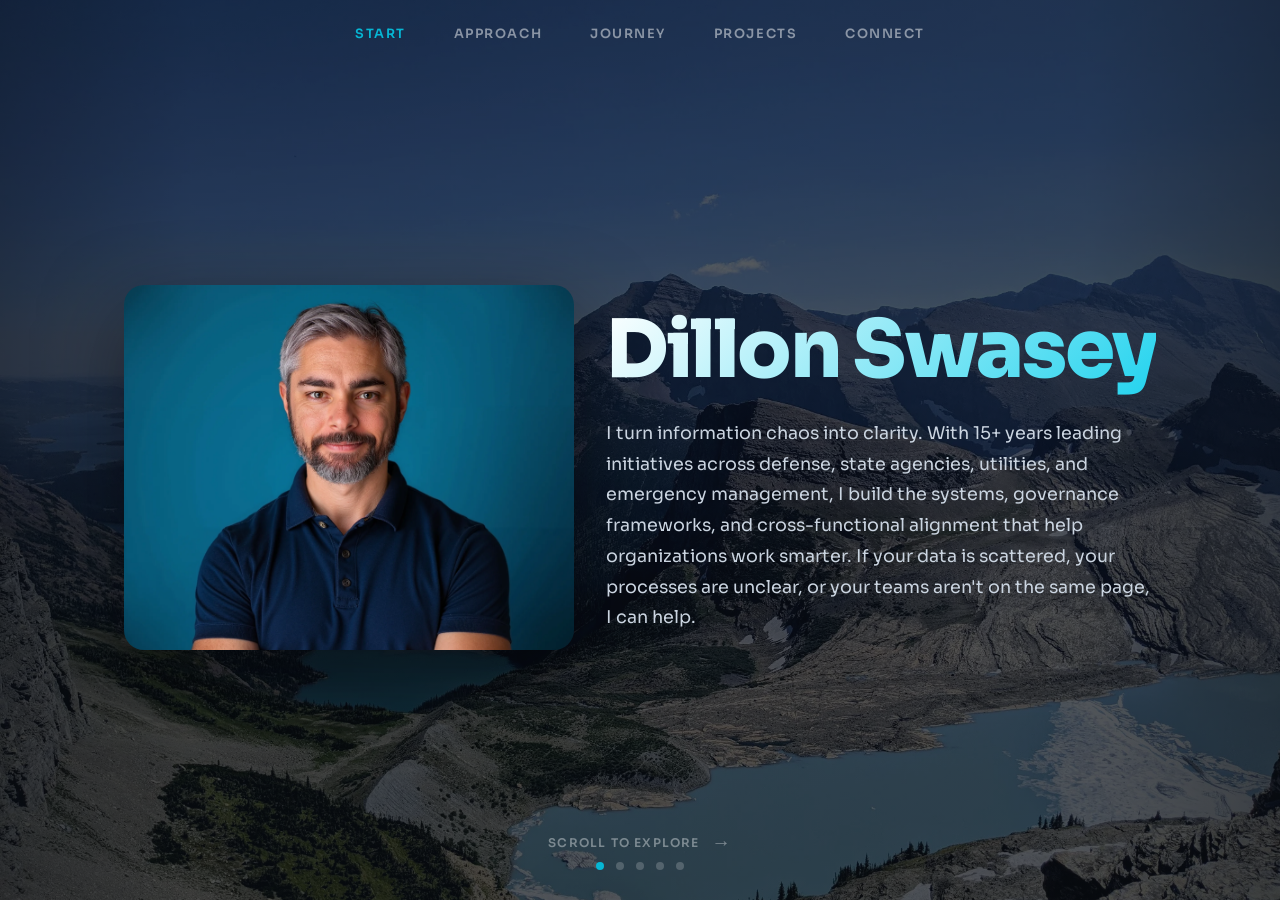
==== index.html @ bb8f4841 "new page files" ====
<!DOCTYPE html>
<html lang="en">
<head>
  <meta charset="UTF-8">
  <meta name="viewport" content="width=device-width, initial-scale=1.0">
  <title>Dillon Swasey</title>
  <meta name="description" content="Strategic leader transforming complexity into clarity.">
  
  <link rel="preconnect" href="https://fonts.googleapis.com">
  <link rel="preconnect" href="https://fonts.gstatic.com" crossorigin>
  <link href="https://fonts.googleapis.com/css2?family=Sora:wght@300;400;500;600;700;800&display=swap" rel="stylesheet">
  
  <link rel="stylesheet" href="css/flow.css">
</head>
<body>
  
  <!-- Minimal Navigation -->
  <nav class="nav-minimal">
    <a href="#hero" class="nav-link active">Start</a>
    <a href="#approach" class="nav-link">Approach</a>
    <a href="#journey" class="nav-link">Journey</a>
    <a href="#work" class="nav-link">Projects</a>
    <a href="#connect" class="nav-link">Connect</a>
  </nav>

  <!-- Progress Dots -->
  <div class="progress-dots">
    <div class="dot active"></div>
    <div class="dot"></div>
    <div class="dot"></div>
    <div class="dot"></div>
    <div class="dot"></div>
  </div>

  <!-- Horizontal Scroll Container -->
  <div class="scroll-container" id="scrollContainer">
    <main class="horizontal-track">
      
      <!-- HERO -->
      <section id="hero" class="section">
        <div class="section-bg" style="background-image: url('images/glacier.jpg')"></div>
        
        <div class="section-content">
          <div class="hero-layout">
            <div class="hero-image">
              <img src="images/profile.jpg" alt="Dillon Swasey">
            </div>
            
            <div class="hero-text">
              <h1 class="hero-name">Dillon Swasey</h1>
              <p class="hero-tagline">
                I turn information chaos into clarity. With 15+ years leading initiatives across defense, state agencies, utilities, and emergency management, I build the systems, governance frameworks, and cross-functional alignment that help organizations work smarter. If your data is scattered, your processes are unclear, or your teams aren't on the same page, I can help.
              </p>
            </div>
          </div>
        </div>
        
        <div class="scroll-hint">Scroll to explore</div>
      </section>

      <!-- APPROACH -->
      <section id="approach" class="section">
        <div class="section-bg" style="background-image: url('images/dollysods.jpg')"></div>
        
        <div class="section-content">
          <h2>How I Work</h2>
          
          <div class="approach-grid">
            <div class="approach-item">
              <h3>Organizing Information Chaos</h3>
              <p>I bring clarity to complex data environments. Whether it's legacy records, fragmented systems, or unclear workflows, I create structures that make information accessible, traceable, and actionable.</p>
            </div>
            
            <div class="approach-item">
              <h3>Building Systems That Stick</h3>
              <p>Solutions only matter if people use them. I design governance frameworks, documentation standards, and processes that teams actually adopt, improving efficiency without adding friction.</p>
            </div>
            
            <div class="approach-item">
              <h3>Leading Across Boundaries</h3>
              <p>I've coordinated initiatives spanning federal agencies, state programs, county utilities, and municipal departments. This cross-sector experience means I can translate between technical and operational stakeholders.</p>
            </div>
            
            <div class="approach-item">
              <h3>Diverse Domain Expertise</h3>
              <p>From natural resources and emergency management to HR compliance and enterprise IT, my background lets me see connections others miss and implement solutions that work across an entire organization.</p>
            </div>
          </div>
        </div>
      </section>

      <!-- JOURNEY -->
      <section id="journey" class="section">
        <div class="section-bg" style="background-image: url('images/west_virginia.jpg')"></div>
        
        <div class="section-content scrollable">
          <h2>My Journey</h2>
          
          <div class="journey-layout">
            <div class="timeline">
              
              <div class="timeline-item expandable">
                <div class="timeline-header">
                  <div class="timeline-year">2024–Now</div>
                  <div class="timeline-summary">
                    <h3>Geospatial Systems Specialist <span class="expand-icon">›</span></h3>
                    <div class="timeline-org">Intterra · Remote</div>
                    <p class="timeline-oneliner">National-scale data governance for emergency response agencies across the U.S.</p>
                  </div>
                </div>
                <div class="timeline-details">
                  <ul>
                    <li>Partner with federal, state, and local agencies to align data standards with public safety and resilience policy objectives</li>
                    <li>Develop and maintain national-scale data systems informing wildfire mitigation, infrastructure planning, and policy compliance reporting</li>
                    <li>Redesign enterprise GIS data models to eliminate inefficiencies and future-proof architecture for multi-agency coordination</li>
                    <li>Advise leadership on data integrity, privacy, and operational transparency standards</li>
                  </ul>
                </div>
              </div>
              
              <div class="timeline-item expandable">
                <div class="timeline-header">
                  <div class="timeline-year">2023–2024</div>
                  <div class="timeline-summary">
                    <h3>GIS Analyst <span class="expand-icon">›</span></h3>
                    <div class="timeline-org">City of Wenatchee · WA</div>
                    <p class="timeline-oneliner">Citywide transparency initiatives and cross-jurisdictional data modernization.</p>
                  </div>
                </div>
                <div class="timeline-details">
                  <ul>
                    <li>Conducted comprehensive audit of citywide GIS infrastructure, modernizing 23 mission-critical applications</li>
                    <li>Designed and launched public-facing open data portal increasing transparency by 136%</li>
                    <li>Led cross-jurisdictional collaboration with 11 departments and 2 counties to unify data sharing standards</li>
                    <li>Developed digital documentation and governance standards ensuring long-term system sustainability</li>
                  </ul>
                </div>
              </div>
              
              <div class="timeline-item expandable">
                <div class="timeline-header">
                  <div class="timeline-year">2022–2023</div>
                  <div class="timeline-summary">
                    <h3>GIS Technician <span class="expand-icon">›</span></h3>
                    <div class="timeline-org">City of Wenatchee · WA</div>
                    <p class="timeline-oneliner">Enterprise GIS enhancements and utility infrastructure mapping.</p>
                  </div>
                </div>
                <div class="timeline-details">
                  <ul>
                    <li>Contributed to enterprise ArcGIS Utility Network enhancements for citywide utility infrastructure</li>
                    <li>Co-developed applications and processes addressing operational challenges in utilities and municipal services</li>
                  </ul>
                </div>
              </div>
              
              <div class="timeline-item expandable">
                <div class="timeline-header">
                  <div class="timeline-year">2021–2022</div>
                  <div class="timeline-summary">
                    <h3>Administrative Assistant, Safety & HR <span class="expand-icon">›</span></h3>
                    <div class="timeline-org">Chelan County PUD · WA</div>
                    <p class="timeline-oneliner">Digital transformation of 220K+ records and SharePoint governance architecture.</p>
                  </div>
                </div>
                <div class="timeline-details">
                  <ul>
                    <li>Architected digital transformation of 220,000+ HR and safety records into secure, compliant repository, reducing retrieval from days to seconds</li>
                    <li>Designed and deployed SharePoint governance standards for 36 sites and 31K documents</li>
                    <li>Managed division budgets, contracts, and service-level agreements</li>
                    <li>Served as liaison between IT, Legal, and Safety divisions for regulatory alignment</li>
                  </ul>
                </div>
              </div>
              
              <div class="timeline-item expandable">
                <div class="timeline-header">
                  <div class="timeline-year">2021</div>
                  <div class="timeline-summary">
                    <h3>Fish & Wildlife Technician <span class="expand-icon">›</span></h3>
                    <div class="timeline-org">Chelan County PUD · WA · Seasonal</div>
                    <p class="timeline-oneliner">Salmon management research and comprehensive fish surveys.</p>
                  </div>
                </div>
                <div class="timeline-details">
                  <ul>
                    <li>Conducted comprehensive fish surveys contributing to critical salmon management research</li>
                  </ul>
                </div>
              </div>
              
              <div class="timeline-item expandable">
                <div class="timeline-header">
                  <div class="timeline-year">2020</div>
                  <div class="timeline-summary">
                    <h3>Scientific Technician II <span class="expand-icon">›</span></h3>
                    <div class="timeline-org">State of Washington · Seasonal</div>
                    <p class="timeline-oneliner">Field data system engineering and spawning salmon surveys.</p>
                  </div>
                </div>
                <div class="timeline-details">
                  <ul>
                    <li>Engineered integrated data collection system processing 49K+ data points from 6K subjects</li>
                    <li>Executed spawning salmon and carcass surveys on river systems</li>
                  </ul>
                </div>
              </div>
              
              <div class="timeline-item expandable">
                <div class="timeline-header">
                  <div class="timeline-year">2018–2019</div>
                  <div class="timeline-summary">
                    <h3>Administrative Assistant II, Air Quality <span class="expand-icon">›</span></h3>
                    <div class="timeline-org">State of Alaska · Anchorage</div>
                    <p class="timeline-oneliner">Title V air-permit workflows and EPA regulatory coordination.</p>
                  </div>
                </div>
                <div class="timeline-details">
                  <ul>
                    <li>Analyzed statewide air quality permit workflows, implementing process improvements</li>
                    <li>Served as primary technical liaison between regulatory staff and external stakeholders</li>
                    <li>Collaborated with federal partners to align with EPA and state regulatory frameworks</li>
                  </ul>
                </div>
              </div>
              
              <div class="timeline-item expandable">
                <div class="timeline-header">
                  <div class="timeline-year">2011–2017</div>
                  <div class="timeline-summary">
                    <h3>Supervisor, Enterprise Systems & Compliance <span class="expand-icon">›</span></h3>
                    <div class="timeline-org">United States Air Force</div>
                    <p class="timeline-oneliner">Top 0.03% ranking. $65M asset recovery. 75-year backlog eliminated.</p>
                  </div>
                </div>
                <div class="timeline-details">
                  <ul>
                    <li>Led teams across multiple bases, achieving top 0.03% performance ranking (#1 of 3,000+)</li>
                    <li>Designed and deployed enterprise-scale SharePoint systems and compliance programs</li>
                    <li>Led enterprise-wide audit recovering $65M+ in government property, achieving 100% compliance on 180K records in under 3 months</li>
                    <li>Directed multi-site records modernization eliminating 75-year backlog</li>
                    <li>Developed internal IT support framework saving 730 labor hours annually</li>
                    <li>Delivered strategic training to hundreds of personnel in SharePoint and digital governance</li>
                  </ul>
                </div>
              </div>
              
              <div class="timeline-item expandable">
                <div class="timeline-header">
                  <div class="timeline-year">2007–2009</div>
                  <div class="timeline-summary">
                    <h3>Wildlife Technician II <span class="expand-icon">›</span></h3>
                    <div class="timeline-org">State of Utah · Seasonal</div>
                    <p class="timeline-oneliner">Habitat restoration, invasive species management, wildlife conservation.</p>
                  </div>
                </div>
                <div class="timeline-details">
                  <ul>
                    <li>Collaborated on projects supporting wildlife populations including rainwater capture and habitat restoration</li>
                    <li>Conducted invasive species management contributing to preservation of wildlife habitats</li>
                  </ul>
                </div>
              </div>
              
            </div>
            
            <div class="education-list">
              <div class="education-label">Education</div>
              
              <div class="education-item">
                <div class="education-degree">M.S.</div>
                <div class="education-field">Geospatial Information Science</div>
                <div class="education-school">University of Wyoming · 2022<br><span style="color: rgba(6, 182, 212, 0.7);">Minor: Remote Sensing</span></div>
              </div>
              
              <div class="education-item">
                <div class="education-degree">B.S.</div>
                <div class="education-field">Natural Resources</div>
                <div class="education-school">Oregon State University · 2019</div>
              </div>
              
              <div class="education-item">
                <div class="education-degree">A.S.</div>
                <div class="education-field">Business Administration</div>
                <div class="education-school">Community College of the Air Force · 2015</div>
              </div>
            </div>
          </div>
        </div>
      </section>

      <!-- PROJECTS -->
      <section id="work" class="section">
        <div class="section-bg" style="background-image: url('images/vermont_fall.jpg')"></div>
        
        <div class="section-content scrollable">
          <h2>Projects</h2>
          
          <div class="work-layout">
            <!-- Featured Projects -->
            <div class="featured-projects">
              <div class="featured-label">Featured</div>
              
              <div class="featured-project">
                <div class="featured-image">
                  <img src="images/Ravensfixedbrief.JPG" alt="Raven's Roles">
                </div>
                <div class="featured-content">
                  <h3>Raven's Roles Database</h3>
                  <p>Interactive platform aggregating natural resources careers with automated scraping and spatial search.</p>
                  <div class="featured-tags">
                    <span class="featured-tag">Python</span>
                    <span class="featured-tag">CSS</span>
                    <span class="featured-tag">HTML</span>
                    <span class="featured-tag">JS</span>
                  </div>
                  <a href="https://ravensroles.com" target="_blank" class="project-link">Visit App</a>
                </div>
              </div>
              
              <div class="featured-project">
                <div class="featured-image">
                  <img src="images/housing_affordability.png" alt="US Housing Affordability">
                </div>
                <div class="featured-content">
                  <h3>US County Housing Affordability</h3>
                  <p>Interactive web map showing housing affordability by US county using Census and Redfin data.</p>
                  <div class="featured-tags">
                    <span class="featured-tag">JavaScript</span>
                    <span class="featured-tag">Census API</span>
                  </div>
                  <a href="https://dswaz.github.io/housingaffordability/" target="_blank" class="project-link">View App</a>
                </div>
              </div>
              
              <div class="featured-project" style="cursor: pointer;" data-modal="slideshow" data-title="WV Oil & Gas Cartography" data-content="<p>Comprehensive cartographic visualization of active oil and gas production infrastructure across West Virginia. Designed to communicate spatial distribution patterns and production density while maintaining legibility at multiple scales.</p><p>The map balances detailed point data visualization with clear regional patterns, using graduated symbols and transparency to manage visual complexity while preserving information density.</p><p><strong>Data:</strong> West Virginia Department of Environmental Protection (WVDEP)</p><p><strong>Tools:</strong> ArcGIS Pro, Cartographic Design</p>" data-images="images/WV_oilandgas.jpg">
                <div class="featured-image">
                  <img src="images/WV_oilandgas.jpg" alt="WV Oil & Gas">
                </div>
                <div class="featured-content">
                  <h3>WV Oil & Gas Cartography</h3>
                  <p>Comprehensive visualization of active production infrastructure across West Virginia.</p>
                  <div class="featured-tags">
                    <span class="featured-tag">ArcGIS Pro</span>
                    <span class="featured-tag">Cartographic Design</span>
                  </div>
                  <span class="view-more">View Map →</span>
                </div>
              </div>
            </div>
            
            <!-- Collapsible Categories -->
            <div class="project-categories">
              <div class="category-group">
                <div class="category-header">
                  <span class="category-title">Systems & Architecture</span>
                  <span class="category-toggle">+</span>
                </div>
                <div class="category-projects">
                  <div class="mini-project">
                    <h4>Municipal GIS Modernization</h4>
                    <p>Modernized 23 applications, launched open data portal increasing transparency 136%.</p>
                  </div>
                  <div class="mini-project">
                    <h4>Enterprise Records Transformation</h4>
                    <p>Transformed 220K+ records, reduced retrieval from days to seconds.</p>
                  </div>
                  <div class="mini-project">
                    <h4>Military Systems Leadership</h4>
                    <p>Led IT teams achieving top 0.03% performance ranking.</p>
                  </div>
                </div>
              </div>
              
              <div class="category-group">
                <div class="category-header">
                  <span class="category-title">Applications</span>
                  <span class="category-toggle">+</span>
                </div>
                <div class="category-projects">
                  <div class="mini-project">
                    <h4>WA Reptile Observations</h4>
                    <p>Interactive web map displaying citizen science data 2018-2023.</p>
                    <a href="https://example.com/reptiles" target="_blank" class="project-link">Visit App</a>
                  </div>
                  <div class="mini-project">
                    <h4>Historical Precipitation Analysis</h4>
                    <p>Interactive visualization of historical and projected precipitation patterns.</p>
                    <a href="https://example.com/precipitation" target="_blank" class="project-link">Visit App</a>
                  </div>
                  <div class="mini-project">
                    <h4>Random Photo Generator Map</h4>
                    <p>Interactive tool generating geotagged images from Wikipedia Commons.</p>
                    <a href="https://example.com/photos" target="_blank" class="project-link">Visit App</a>
                  </div>
                </div>
              </div>
              
              <div class="category-group">
                <div class="category-header">
                  <span class="category-title">Research & Analysis</span>
                  <span class="category-toggle">+</span>
                </div>
                <div class="category-projects">
                  <div class="mini-project">
                    <h4>Electric Infrastructure & Wildfire</h4>
                    <p>Master's thesis examining utility vegetation management and wildfire risk.</p>
                    <span class="view-more" data-modal="embed" data-title="Electric Infrastructure & Wildfire Potential" data-content="<p>This master's thesis examined the relationship between utility vegetation management practices and wildfire risk. The research integrated infrastructure data with environmental factors to assess how maintenance strategies influence fire behavior and spread probability.</p><p>Key findings include spatial relationships between power line corridors, vegetation fuel loads, and historical fire perimeters to identify high-risk zones and optimize management interventions.</p>" data-embed-paper="https://docs.google.com/document/d/e/2PACX-1vReOQsDviDdaTXK0TxhScRgENNey-YYnGFahbYVGLL7xhXDPEGmAjpSmLIBQJvVRoSVSsFyP_YX6hHW/pub?embedded=true" data-embed-slides="https://docs.google.com/presentation/d/e/2PACX-1vQIU1MqqOz6c-ACAkl95zivf0lwJo7qVLwTGp-HP4D0ZplE0iosO5grGoubnpz-tP3op-3YN6C9DNWx/embed?start=false&loop=true&delayms=15000">View Details</span>
                  </div>
                  <div class="mini-project">
                    <h4>UAS Sage Grouse Habitat</h4>
                    <p>LiDAR-based assessment of sage grouse habitat suitability in Eastern Washington.</p>
                    <span class="view-more" data-modal="embed" data-title="UAS Sage Grouse Habitat Analysis" data-content="<p>This study used LiDAR data taken from Eastern Washington to visualize vegetation height within the range of an endangered sage grouse population.</p><p>With this LiDAR data I was able to understand how much sagebrush was present (the preferred sage grouse vegetation) and the topography they prefer, to determine if the study area would provide suitable habitat.</p>" data-embed-paper="https://drive.google.com/file/d/1HmA4Krs252h3kw4tRtoXzMybi6mUSJ5z/preview">View Details</span>
                  </div>
                  <div class="mini-project">
                    <h4>Sage Grouse & Human Barriers</h4>
                    <p>Spatial analysis of sage grouse relationships to roads during mating season near Mono Lake.</p>
                    <span class="view-more" data-modal="embed" data-title="Sage Grouse Vegetation & Human Barriers" data-content="<p>This data visualization project examined a population of sage grouse near Mono Lake, California, focusing on their relationship to human barriers (specifically roads) in accordance with their mating season and spatial distribution according to vegetation.</p><p>The research showed that birds often tried to steer clear of human barriers even though it was almost impossible to be away from them. Human encroachment into this endangered species' home range continues to put them at risk. Several studies have shown that sage grouse are very negatively impacted by sounds, particularly during their mating season. Road noise has shown to be the worst disturbance to these birds.</p>" data-embed-paper="https://drive.google.com/file/d/1g3Xsx2T-FLhV5DW-V50MnBgQ1gnWeAdj/preview">View Details</span>
                  </div>
                </div>
              </div>
              
              <div class="category-group">
                <div class="category-header">
                  <span class="category-title">Governance</span>
                  <span class="category-toggle">+</span>
                </div>
                <div class="category-projects">
                  <div class="mini-project">
                    <h4>National Emergency Systems Schema Rationalization</h4>
                    <p>10-year schema rationalization across 50+ agencies, 450 datasets, and 1.8M records.</p>
                    <span class="view-more" data-modal="text" data-title="National Emergency Systems Schema Rationalization" data-content="<p>Systematic rationalization of decade-old emergency response GIS schemas across 50+ agencies. Developed weighted decision matrix evaluating field usage patterns, regulatory requirements, and redundancy to establish clear governance decisions for 450 datasets containing 1.8M records.</p><p><strong>Key Outcomes:</strong></p><ul><li>Identified 1,300+ data fields for removal</li><li>Found 95 redundant data types</li><li>Achieved 30% reduction in storage space</li><li>Established governance decisions for 450 datasets</li><li>Created weighted scoring system (Usage 40%, Compliance 30%, Redundancy 30%)</li><li>Enabled coordinated schema evolution across 50+ agencies</li></ul>">View Details</span>
                  </div>
                </div>
              </div>
            </div>
          </div>
        </div>
      </section>

      <!-- CONNECT -->
      <section id="connect" class="section">
        <div class="section-bg" style="background-image: url('images/vermont.jpg')"></div>
        
        <div class="section-content">
          <div class="connect-layout">
            <h2>Connect</h2>
            
            <p class="connect-text">
              Ready to transform complexity into clarity? Looking for strategic leadership 
              on data governance or systems modernization? Let's talk.
            </p>
            
            <div class="connect-links">
              <a href="https://www.linkedin.com/in/dillonswasey/" target="_blank" class="connect-icon-link" aria-label="LinkedIn">
                <svg viewBox="0 0 24 24" fill="currentColor">
                  <path d="M20.447 20.452h-3.554v-5.569c0-1.328-.027-3.037-1.852-3.037-1.853 0-2.136 1.445-2.136 2.939v5.667H9.351V9h3.414v1.561h.046c.477-.9 1.637-1.85 3.37-1.85 3.601 0 4.267 2.37 4.267 5.455v6.286zM5.337 7.433c-1.144 0-2.063-.926-2.063-2.065 0-1.138.92-2.063 2.063-2.063 1.14 0 2.064.925 2.064 2.063 0 1.139-.925 2.065-2.064 2.065zm1.782 13.019H3.555V9h3.564v11.452zM22.225 0H1.771C.792 0 0 .774 0 1.729v20.542C0 23.227.792 24 1.771 24h20.451C23.2 24 24 23.227 24 22.271V1.729C24 .774 23.2 0 22.222 0h.003z"/>
                </svg>
              </a>
              
              <a href="mailto:dillonswasey@gmail.com" class="connect-email">
                <svg viewBox="0 0 24 24" fill="none" stroke="currentColor" stroke-width="2">
                  <rect x="2" y="4" width="20" height="16" rx="2"/>
                  <path d="M22 6l-10 7L2 6"/>
                </svg>
                <span>dillonswasey@gmail.com</span>
              </a>
              
              <a href="https://github.com/dswaz" target="_blank" class="connect-icon-link" aria-label="GitHub">
                <svg viewBox="0 0 24 24" fill="currentColor">
                  <path d="M12 0c-6.626 0-12 5.373-12 12 0 5.302 3.438 9.8 8.207 11.387.599.111.793-.261.793-.577v-2.234c-3.338.726-4.033-1.416-4.033-1.416-.546-1.387-1.333-1.756-1.333-1.756-1.089-.745.083-.729.083-.729 1.205.084 1.839 1.237 1.839 1.237 1.07 1.834 2.807 1.304 3.492.997.107-.775.418-1.305.762-1.604-2.665-.305-5.467-1.334-5.467-5.931 0-1.311.469-2.381 1.236-3.221-.124-.303-.535-1.524.117-3.176 0 0 1.008-.322 3.301 1.23.957-.266 1.983-.399 3.003-.404 1.02.005 2.047.138 3.006.404 2.291-1.552 3.297-1.23 3.297-1.23.653 1.653.242 2.874.118 3.176.77.84 1.235 1.911 1.235 3.221 0 4.609-2.807 5.624-5.479 5.921.43.372.823 1.102.823 2.222v3.293c0 .319.192.694.801.576 4.765-1.589 8.199-6.086 8.199-11.386 0-6.627-5.373-12-12-12z"/>
                </svg>
              </a>
            </div>
          </div>
        </div>
      </section>

    </main>
  </div>

  <!-- Modal -->
  <div class="modal-backdrop"></div>
  <div class="modal" id="projectModal">
    <div class="modal-header">
      <button class="modal-close">×</button>
    </div>
    <div class="modal-content" id="modalBody">
      <!-- Content populated by JS -->
    </div>
  </div>

  <script src="js/flow.js"></script>
</body>
</html>
---- css/flow.css ----
/* ============================================
   RIVER FLOW PORTFOLIO - HORIZONTAL SNAP
   Minimal, seamless, snap-to-page
   ============================================ */

*, *::before, *::after {
  box-sizing: border-box;
  margin: 0;
  padding: 0;
}

:root {
  --deep: #0a0f14;
  --slate: #1a2332;
  --cyan: #06b6d4;
  --cyan-light: #22d3ee;
  --white: #ffffff;
  --mist: #f8fafc;
  --fog: #cbd5e1;
  --font: 'Sora', sans-serif;
  --flow: cubic-bezier(0.4, 0, 0.2, 1);
}

html {
  margin: 0;
  padding: 0;
}

body {
  margin: 0;
  padding: 0;
  font-family: var(--font);
  font-size: 17px;
  line-height: 1.7;
  color: var(--mist);
  background: var(--deep);
  overflow: hidden;
  height: 100vh;
  width: 100vw;
}

h1, h2, h3 { font-family: var(--font); line-height: 1.2; color: var(--white); }
h1 { font-size: clamp(2.8rem, 7vw, 5rem); font-weight: 800; letter-spacing: -0.03em; }
h2 { font-size: clamp(2rem, 5vw, 3.5rem); font-weight: 700; letter-spacing: -0.02em; margin-bottom: 2rem; }
h3 { font-size: clamp(1.1rem, 2vw, 1.4rem); font-weight: 600; margin-bottom: 0.5rem; }
a { color: inherit; text-decoration: none; }

/* === MINIMAL TOP NAVIGATION === */
.nav-minimal {
  position: fixed;
  top: 0;
  left: 0;
  right: 0;
  z-index: 1000;
  display: flex;
  justify-content: center;
  gap: 3rem;
  padding: 1.5rem 2rem;
  pointer-events: none;
}

.nav-link {
  font-size: 0.8rem;
  font-weight: 600;
  text-transform: uppercase;
  letter-spacing: 0.12em;
  color: rgba(248, 250, 252, 0.5);
  transition: color 400ms var(--flow);
  pointer-events: auto;
  cursor: pointer;
}

.nav-link:hover { color: rgba(248, 250, 252, 0.85); }
.nav-link.active { color: var(--cyan); }

/* === SCROLL CONTAINER === */
.scroll-container {
  position: fixed;
  top: 0;
  left: 0;
  width: 100vw;
  height: 100vh;
  overflow-x: scroll;
  overflow-y: hidden;
  -webkit-overflow-scrolling: touch;
  scroll-snap-type: x mandatory;
}

/* Hide scrollbar */
.scroll-container::-webkit-scrollbar { display: none; }
.scroll-container { scrollbar-width: none; -ms-overflow-style: none; }

/* === MAIN HORIZONTAL TRACK === */
.horizontal-track {
  display: flex;
  flex-direction: row;
  height: 100vh;
  width: 500vw; /* 5 sections x 100vw each */
}

/* === SECTIONS === */
.section {
  width: 100vw;
  min-width: 100vw;
  height: 100vh;
  flex-shrink: 0;
  position: relative;
  display: flex;
  align-items: center;
  justify-content: center;
  padding: 65px 6vw 30px;
  overflow: hidden;
  scroll-snap-align: start;
  scroll-snap-stop: always;
}

/* Background with seamless blend - MORE VISIBLE */
.section-bg {
  position: absolute;
  inset: 0;
  background-size: cover;
  background-position: center;
  opacity: 0.35;
}

.section-bg::after {
  content: '';
  position: absolute;
  inset: 0;
  background: 
    linear-gradient(90deg, 
      rgba(10, 15, 20, 0.3) 0%, 
      rgba(10, 15, 20, 0.05) 15%,
      rgba(10, 15, 20, 0.05) 85%,
      rgba(10, 15, 20, 0.3) 100%),
    radial-gradient(ellipse at center, 
      rgba(10, 15, 20, 0) 0%, 
      rgba(10, 15, 20, 0.15) 100%);
}

.section-content {
  position: relative;
  z-index: 10;
  width: 100%;
  max-width: 1200px;
}

/* Allow vertical scrolling when content overflows */
.section-content.scrollable {
  max-height: calc(100vh - 110px);
  overflow-y: auto;
  -webkit-overflow-scrolling: touch;
}

/* Hide scrollbar on desktop */
.section-content.scrollable::-webkit-scrollbar { display: none; }
.section-content.scrollable { 
  scrollbar-width: none; 
  -ms-overflow-style: none; 
}

.section-content h2 {
  margin-bottom: 1rem;
}

/* === HERO === */
.hero-layout {
  display: flex;
  align-items: center;
  justify-content: center;
  gap: 2rem;
}

.hero-image {
  width: 450px;
  height: 365px;
  border-radius: 20px;
  overflow: hidden;
  flex-shrink: 0;
  box-shadow: 0 30px 80px rgba(0, 0, 0, 0.5);
}

.hero-image img { 
  width: 100%; 
  height: 100%; 
  object-fit: cover;
  object-position: center top;
}

.hero-text { 
  max-width: 550px;
  display: flex;
  flex-direction: column;
  justify-content: center;
}

.hero-name {
  background: linear-gradient(135deg, var(--white), var(--cyan-light));
  -webkit-background-clip: text;
  -webkit-text-fill-color: transparent;
  background-clip: text;
  margin-bottom: 1.25rem;
  white-space: nowrap;
}

.hero-tagline {
  font-size: 1.1rem;
  line-height: 1.75;
  color: var(--fog);
  text-align: left;
}

.scroll-hint {
  position: absolute;
  bottom: 40px;
  left: 50%;
  transform: translateX(-50%);
  display: flex;
  align-items: center;
  gap: 12px;
  color: rgba(248, 250, 252, 0.4);
  font-size: 0.75rem;
  font-weight: 600;
  text-transform: uppercase;
  letter-spacing: 0.1em;
  animation: fadeInOut 3s ease-in-out infinite;
}

.scroll-hint::after { content: '→'; font-size: 1.2rem; }

@keyframes fadeInOut {
  0%, 100% { opacity: 0.4; }
  50% { opacity: 0.8; }
}

/* === APPROACH === */
.approach-grid {
  display: grid;
  grid-template-columns: repeat(4, 1fr);
  gap: 3rem;
  margin-top: 2rem;
}

.approach-item {
  border-left: 2px solid rgba(6, 182, 212, 0.3);
  padding-left: 1.5rem;
}

.approach-item h3 { color: var(--white); margin-bottom: 0.75rem; }
.approach-item p { color: var(--fog); font-size: 0.95rem; line-height: 1.6; }

.section-subtitle {
  color: var(--fog);
  font-size: 0.95rem;
  margin-top: 0.5rem;
  margin-bottom: 1rem;
}

/* === JOURNEY === */
.journey-layout {
  display: grid;
  grid-template-columns: 1.5fr 0.5fr;
  gap: 2rem;
  align-items: start;
}

.timeline {
  display: flex;
  flex-direction: column;
  gap: 0;
}

.timeline-item {
  padding: 0.5rem 0;
  border-bottom: 1px solid rgba(255, 255, 255, 0.08);
}

.timeline-item:last-child { border-bottom: none; }

.timeline-header {
  display: grid;
  grid-template-columns: 80px 1fr;
  gap: 1rem;
  cursor: pointer;
}

.timeline-year {
  font-size: 0.75rem;
  font-weight: 700;
  color: var(--cyan);
  text-transform: uppercase;
  letter-spacing: 0.05em;
  padding-top: 0.2rem;
}

.timeline-summary h3 { 
  color: var(--white); 
  margin-bottom: 0.15rem; 
  font-size: 1rem;
  display: flex;
  align-items: center;
  gap: 0.5rem;
}

.expand-icon {
  display: inline-block;
  font-size: 0.85rem;
  color: rgba(6, 182, 212, 0.5);
  transition: transform 200ms ease, color 200ms ease;
}

.timeline-item.expanded .expand-icon {
  transform: rotate(90deg);
  color: var(--cyan);
}

.timeline-item:hover .expand-icon {
  color: var(--cyan);
}

.timeline-org { 
  font-size: 0.85rem; 
  color: rgba(6, 182, 212, 0.7); 
  margin-bottom: 0.25rem; 
}

.timeline-oneliner { 
  font-size: 0.85rem; 
  color: var(--fog); 
  line-height: 1.4;
}

.timeline-details {
  display: none;
  margin-top: 0.6rem;
  margin-left: 80px;
  padding-left: 1rem;
  border-left: 2px solid rgba(6, 182, 212, 0.2);
}

.timeline-item.expanded .timeline-details {
  display: block;
}

.timeline-details ul {
  list-style: none;
  padding: 0;
  margin: 0;
}

.timeline-details li {
  font-size: 0.85rem;
  color: var(--fog);
  line-height: 1.5;
  margin-bottom: 0.4rem;
  padding-left: 1rem;
  position: relative;
}

.timeline-details li::before {
  content: '•';
  position: absolute;
  left: 0;
  color: rgba(6, 182, 212, 0.5);
}

.education-list {
  display: flex;
  flex-direction: column;
  gap: 1rem;
}

.education-label {
  font-size: 0.75rem;
  font-weight: 700;
  color: rgba(248, 250, 252, 0.4);
  text-transform: uppercase;
  letter-spacing: 0.1em;
  margin-bottom: 0.5rem;
}

.education-item {
  padding-left: 1.25rem;
  border-left: 2px solid rgba(6, 182, 212, 0.3);
}

.education-degree { font-size: 1.4rem; font-weight: 800; color: var(--cyan); line-height: 1; }
.education-field { font-size: 0.9rem; font-weight: 600; color: var(--white); margin: 0.2rem 0; }
.education-school { font-size: 0.85rem; color: rgba(203, 213, 225, 0.6); line-height: 1.4; }

/* === WORK === */
.work-layout {
  display: grid;
  grid-template-columns: 1fr 1fr;
  gap: 3rem;
}

.featured-projects {
  display: flex;
  flex-direction: column;
  gap: 1.25rem;
}

.featured-label {
  font-size: 0.75rem;
  font-weight: 700;
  color: rgba(248, 250, 252, 0.4);
  text-transform: uppercase;
  letter-spacing: 0.1em;
  margin-bottom: 0.5rem;
}

.featured-project {
  display: grid;
  grid-template-columns: 120px 1fr;
  gap: 1.25rem;
  align-items: start;
}

.featured-image {
  width: 120px;
  height: 85px;
  border-radius: 10px;
  overflow: hidden;
  flex-shrink: 0;
}

.featured-image img { width: 100%; height: 100%; object-fit: cover; }

.featured-content h3 { color: var(--white); margin-bottom: 0.4rem; font-size: 1.1rem; }
.featured-content p { font-size: 0.9rem; color: var(--fog); line-height: 1.5; margin-bottom: 0.5rem; }

.featured-tags { display: flex; gap: 0.75rem; flex-wrap: wrap; }
.featured-tag { font-size: 0.75rem; color: rgba(148, 163, 184, 0.8); font-weight: 600; }

/* Collapsible categories */
.project-categories {
  display: flex;
  flex-direction: column;
  gap: 0;
}

.category-group {
  border-bottom: 1px solid rgba(255, 255, 255, 0.08);
}

.category-header {
  display: flex;
  justify-content: space-between;
  align-items: center;
  padding: 1rem 0;
  cursor: pointer;
  transition: color 300ms var(--flow);
}

.category-header:hover { color: var(--cyan); }

.category-title {
  font-size: 0.85rem;
  font-weight: 700;
  text-transform: uppercase;
  letter-spacing: 0.08em;
}

.category-toggle {
  font-size: 1.2rem;
  color: rgba(248, 250, 252, 0.4);
  transition: transform 300ms var(--flow), color 300ms var(--flow);
}

.category-group.open .category-toggle {
  transform: rotate(45deg);
  color: var(--cyan);
}

.category-projects {
  display: none;
  padding-bottom: 1rem;
}

.category-group.open .category-projects { display: block; }

.mini-project {
  padding: 0.6rem 0;
  border-top: 1px solid rgba(255, 255, 255, 0.05);
}

.mini-project h4 { font-size: 0.95rem; font-weight: 600; color: var(--white); margin-bottom: 0.2rem; }
.mini-project p { font-size: 0.85rem; color: var(--fog); line-height: 1.4; }

/* === CONNECT === */
.connect-layout {
  text-align: center;
  max-width: 800px;
  margin: 0 auto;
}

.connect-text {
  font-size: 1.15rem;
  color: var(--fog);
  line-height: 1.8;
  margin-bottom: 3rem;
}

.connect-links {
  display: flex;
  justify-content: center;
  align-items: center;
  gap: 2.5rem;
}

.connect-icon-link {
  display: flex;
  align-items: center;
  justify-content: center;
  width: 48px;
  height: 48px;
  border-radius: 50%;
  color: var(--fog);
  transition: color 300ms var(--flow), transform 300ms var(--flow);
}

.connect-icon-link svg {
  width: 32px;
  height: 32px;
}

.connect-icon-link:hover {
  color: var(--cyan);
  transform: scale(1.1);
}

.connect-email {
  display: flex;
  align-items: center;
  gap: 0.75rem;
  color: var(--fog);
  transition: color 300ms var(--flow);
}

.connect-email svg {
  width: 24px;
  height: 24px;
  flex-shrink: 0;
}

.connect-email span {
  font-size: 1rem;
  font-weight: 500;
}

.connect-email:hover {
  color: var(--cyan);
}

/* === PROGRESS DOTS === */
.progress-dots {
  position: fixed;
  bottom: 30px;
  left: 50%;
  transform: translateX(-50%);
  display: flex;
  gap: 12px;
  z-index: 1000;
}

.dot {
  width: 8px;
  height: 8px;
  border-radius: 50%;
  background: rgba(248, 250, 252, 0.2);
  cursor: pointer;
  transition: all 300ms var(--flow);
}

.dot:hover { background: rgba(248, 250, 252, 0.4); }
.dot.active { background: var(--cyan); }

/* === MODAL === */
.modal-backdrop {
  position: fixed;
  inset: 0;
  background: rgba(10, 15, 20, 0.9);
  z-index: 2000;
  opacity: 0;
  visibility: hidden;
  transition: opacity 300ms var(--flow), visibility 300ms var(--flow);
}

.modal {
  position: fixed;
  top: 50%;
  left: 50%;
  transform: translate(-50%, -50%) scale(0.95);
  width: 90vw;
  max-width: 900px;
  max-height: 90vh;
  background: var(--slate);
  border-radius: 16px;
  z-index: 2001;
  opacity: 0;
  visibility: hidden;
  transition: opacity 300ms var(--flow), transform 300ms var(--flow), visibility 300ms var(--flow);
  display: flex;
  flex-direction: column;
}

body.modal-open .modal-backdrop {
  opacity: 1;
  visibility: visible;
}

body.modal-open .modal {
  opacity: 1;
  visibility: visible;
  transform: translate(-50%, -50%) scale(1);
}

.modal-header {
  display: flex;
  justify-content: flex-end;
  padding: 1rem 1.25rem 0;
}

.modal-close {
  background: none;
  border: none;
  color: var(--fog);
  font-size: 1.5rem;
  cursor: pointer;
  padding: 0.5rem;
  line-height: 1;
  transition: color 200ms var(--flow);
}

.modal-close:hover { color: var(--white); }

.modal-content {
  padding: 0 2rem 2rem;
  overflow-y: auto;
  flex: 1;
  max-height: calc(90vh - 60px);
}

.modal-content::-webkit-scrollbar { width: 4px; }
.modal-content::-webkit-scrollbar-track { background: rgba(255,255,255,0.03); border-radius: 2px; }
.modal-content::-webkit-scrollbar-thumb { background: rgba(255, 255, 255, 0.15); border-radius: 2px; }

.modal-content h3 {
  font-size: 1.5rem;
  margin-bottom: 1.5rem;
  color: var(--white);
}

.modal-text {
  color: var(--fog);
  line-height: 1.7;
  font-size: 0.95rem;
}

.modal-text p { margin-bottom: 1rem; }

/* Slideshow */
.modal-slideshow {
  margin-bottom: 1.5rem;
}

.slideshow-container {
  position: relative;
  border-radius: 12px;
  overflow: hidden;
  background: var(--deep);
}

.slide {
  display: none;
}

.slide.active {
  display: block;
}

.slide img {
  width: 100%;
  height: auto;
  max-height: 50vh;
  object-fit: contain;
}

.slideshow-nav {
  display: flex;
  align-items: center;
  justify-content: center;
  gap: 1.5rem;
  margin-top: 1rem;
}

.slide-prev, .slide-next {
  background: rgba(255, 255, 255, 0.1);
  border: 1px solid rgba(255, 255, 255, 0.2);
  color: var(--white);
  width: 40px;
  height: 40px;
  border-radius: 50%;
  cursor: pointer;
  font-size: 1rem;
  transition: all 200ms var(--flow);
}

.slide-prev:hover, .slide-next:hover {
  background: var(--cyan);
  border-color: var(--cyan);
}

.slide-counter {
  color: var(--fog);
  font-size: 0.85rem;
}

/* Embedded documents */
.modal-embed {
  margin: 1.5rem 0;
  border-radius: 8px;
  overflow: hidden;
  background: var(--deep);
}

.modal-embed iframe {
  width: 100%;
  height: 450px;
  border: none;
  display: block;
}

.modal-embed-label {
  font-size: 0.75rem;
  font-weight: 700;
  color: rgba(248, 250, 252, 0.5);
  text-transform: uppercase;
  letter-spacing: 0.1em;
  margin-bottom: 0.5rem;
}

/* Project links */
.project-link {
  display: inline-flex;
  align-items: center;
  gap: 0.4rem;
  font-size: 0.75rem;
  font-weight: 600;
  color: var(--cyan);
  text-transform: uppercase;
  letter-spacing: 0.05em;
  margin-top: 0.5rem;
  transition: color 200ms var(--flow);
}

.project-link:hover { color: var(--cyan-light); }

.project-link::after {
  content: '→';
  font-size: 0.9rem;
}

.view-more {
  display: inline-flex;
  align-items: center;
  gap: 0.4rem;
  font-size: 0.75rem;
  font-weight: 600;
  color: rgba(248, 250, 252, 0.5);
  cursor: pointer;
  margin-top: 0.4rem;
  transition: color 200ms var(--flow);
}

.view-more:hover { color: var(--cyan); }

/* === RESPONSIVE === */
@media (max-width: 1100px) {
  .approach-grid { grid-template-columns: repeat(2, 1fr); gap: 2rem; }
  .journey-layout { grid-template-columns: 1fr; gap: 1.5rem; }
  .work-layout { grid-template-columns: 1fr; gap: 2rem; }
  .education-list { 
    display: grid; 
    grid-template-columns: repeat(2, 1fr); 
    gap: 1rem; 
  }
  .education-label { grid-column: 1 / -1; }
}

@media (max-width: 768px) {
  /* Navigation */
  .nav-minimal { 
    gap: 0.5rem; 
    padding: 0.6rem 0.75rem;
    justify-content: center;
  }
  .nav-link { 
    font-size: 0.65rem; 
    padding: 0.35rem 0.5rem;
  }
  
  /* Sections - CRITICAL: top-align and allow scrolling on mobile */
  .section { 
    padding: 55px 4vw 20px;
    align-items: flex-start;
  }
  
  .section-content {
    max-height: calc(100vh - 75px);
    padding-top: 10px;
  }
  
  /* Make all section content scrollable on mobile */
  .section-content {
    overflow-y: auto;
    -webkit-overflow-scrolling: touch;
  }
  
  /* Hero */
  .hero-layout { 
    flex-direction: column; 
    text-align: center; 
    gap: 1.25rem; 
  }
  .hero-image { 
    width: 240px; 
    height: 195px; 
    order: -1;
  }
  .hero-tagline {
    font-size: 0.9rem;
    line-height: 1.6;
    text-align: center;
  }
  
  /* Approach */
  .approach-grid { 
    grid-template-columns: 1fr; 
    gap: 1rem; 
  }
  .approach-item {
    padding-left: 0.75rem;
  }
  .approach-item h3 {
    font-size: 0.9rem;
  }
  .approach-item p {
    font-size: 0.85rem;
  }
  
  /* Timeline / Journey */
  .journey-layout { 
    grid-template-columns: 1fr; 
    gap: 1.25rem; 
  }
  .timeline-header {
    grid-template-columns: 65px 1fr;
    gap: 0.6rem;
  }
  .timeline-year {
    font-size: 0.65rem;
  }
  .timeline-summary h3 {
    font-size: 0.9rem;
  }
  .timeline-org {
    font-size: 0.75rem;
  }
  .timeline-oneliner {
    font-size: 0.75rem;
  }
  .timeline-details {
    margin-left: 0;
    padding-left: 0.6rem;
    margin-top: 0.5rem;
  }
  .timeline-details li {
    font-size: 0.75rem;
  }
  
  /* Education */
  .education-list { 
    grid-template-columns: 1fr 1fr;
    gap: 0.6rem; 
  }
  .education-item {
    padding-left: 0.75rem;
  }
  .education-degree {
    font-size: 1.1rem;
  }
  .education-field {
    font-size: 0.85rem;
  }
  .education-school {
    font-size: 0.7rem;
  }
  
  /* Projects */
  .featured-project { 
    grid-template-columns: 1fr; 
  }
  .featured-image { 
    width: 100%; 
    height: 100px; 
  }
  .featured-content h3 {
    font-size: 0.9rem;
  }
  .featured-content p {
    font-size: 0.75rem;
  }
  .category-title {
    font-size: 0.75rem;
  }
  
  /* Connect */
  .connect-links { 
    flex-direction: row;
    flex-wrap: wrap;
    gap: 1.5rem;
    justify-content: center;
  }
  .connect-icon-link {
    width: 44px;
    height: 44px;
  }
  .connect-icon-link svg {
    width: 28px;
    height: 28px;
  }
  .connect-email {
    order: 1;
    width: 100%;
    justify-content: center;
  }
  .connect-email span {
    font-size: 0.9rem;
  }
  
  /* Modal */
  .modal {
    width: 95vw;
    max-height: 85vh;
  }
  .modal-header {
    padding: 0.75rem 1rem;
  }
  .modal-content {
    padding: 0 1rem 1rem;
  }
  .modal-embed iframe {
    height: 280px;
  }
  .slideshow-container img {
    max-height: 220px;
  }
}

@media (max-width: 480px) {
  /* Navigation */
  .nav-minimal { 
    gap: 0.35rem;
    padding: 0.5rem;
  }
  .nav-link { 
    font-size: 0.625rem; 
    letter-spacing: 0.03em;
    padding: 0.3rem 0.4rem;
  }
  
  /* Sections */
  .section {
    padding: 50px 3vw 15px;
  }
  
  .section-content {
    max-height: calc(100vh - 65px);
  }
  
  /* Typography */
  h1 { font-size: 1.6rem; }
  h2 { font-size: 1.3rem; }
  
  /* Hero */
  .hero-image { 
    width: 200px; 
    height: 162px; 
  }
  .hero-tagline {
    font-size: 0.85rem;
  }
  
  /* Timeline */
  .timeline-header {
    grid-template-columns: 55px 1fr;
    gap: 0.5rem;
  }
  .timeline-summary h3 {
    font-size: 0.85rem;
  }
  .timeline-org {
    font-size: 0.7rem;
  }
  .timeline-oneliner {
    font-size: 0.7rem;
  }
  
  /* Education */
  .education-list { 
    grid-template-columns: 1fr;
  }
  
  /* Projects */
  .featured-content h3 {
    font-size: 0.9rem;
  }
  
  /* Modal */
  .modal-embed iframe {
    height: 200px;
  }
}
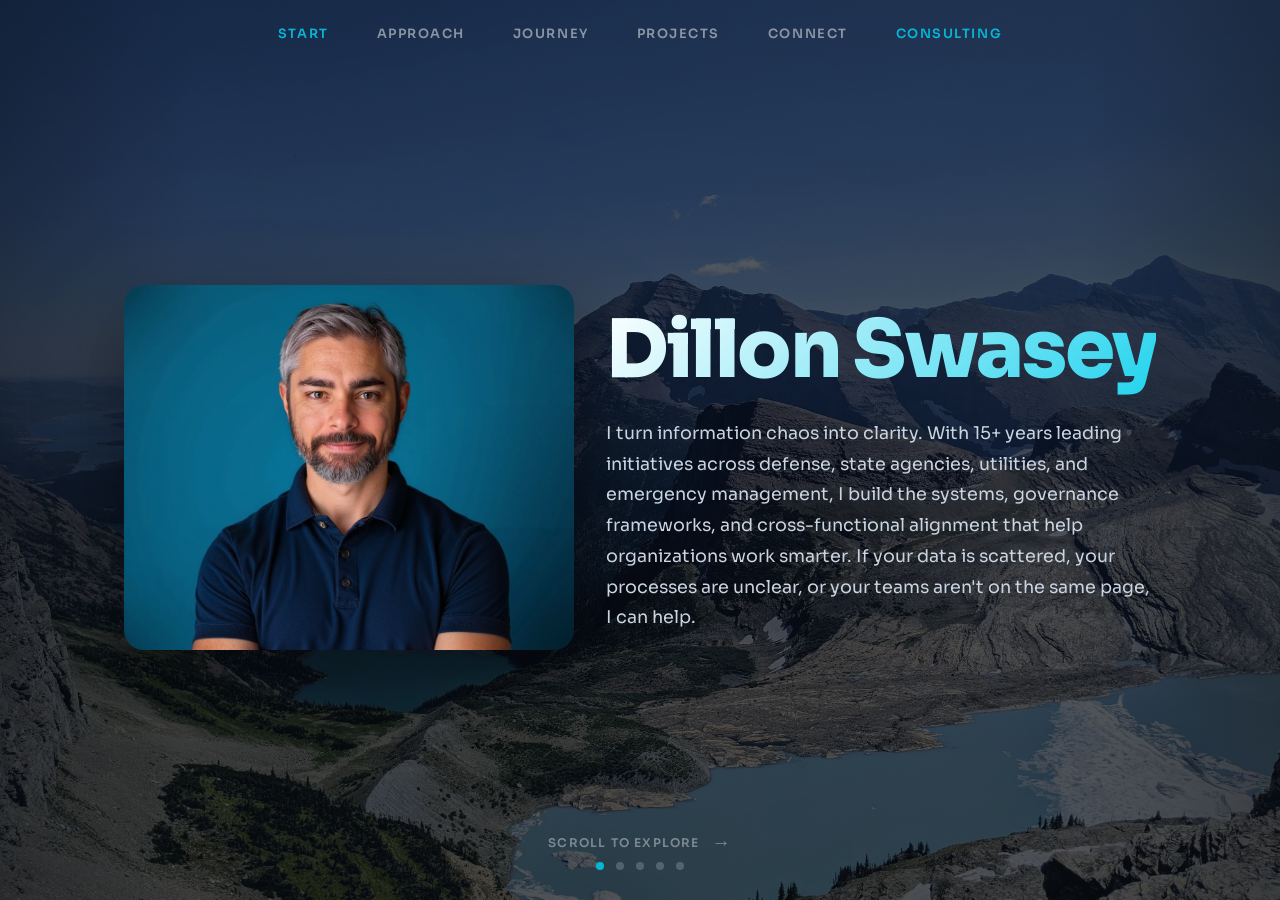
==== commit 1aac1a3e: "Add consulting page, PlumeFront project, and Clark PU role - New services.html consulting page with " ====
--- a/index.html
+++ b/index.html
@@ -21,6 +21,8 @@
     <a href="#journey" class="nav-link">Journey</a>
     <a href="#work" class="nav-link">Projects</a>
     <a href="#connect" class="nav-link">Connect</a>
+    <!-- Not a .nav-link: flow.js binds those by index and preventDefaults them. -->
+    <a href="services.html" class="nav-external">Consulting</a>
   </nav>
 
   <!-- Progress Dots -->
@@ -101,7 +103,26 @@
               
               <div class="timeline-item expandable">
                 <div class="timeline-header">
-                  <div class="timeline-year">2024–Now</div>
+                  <div class="timeline-year">2026–Now</div>
+                  <div class="timeline-summary">
+                    <h3>Senior GIS Analyst / Developer <span class="expand-icon">›</span></h3>
+                    <div class="timeline-org">Clark Public Utilities · WA</div>
+                    <p class="timeline-oneliner">Utility GIS, ArcGIS Enterprise administration, and custom application development for a public power and water utility.</p>
+                  </div>
+                </div>
+                <div class="timeline-details">
+                  <ul>
+                    <li>Build and maintain GIS systems supporting utility operations and asset management</li>
+                    <li>Develop custom web applications and mapping tools for office and field staff</li>
+                    <li>Administer the ArcGIS Enterprise environment, including portal and server configuration, upgrades, security, and user access</li>
+                    <li>Support data standards and system integrations across utility departments</li>
+                  </ul>
+                </div>
+              </div>
+
+              <div class="timeline-item expandable">
+                <div class="timeline-header">
+                  <div class="timeline-year">2024–2026</div>
                   <div class="timeline-summary">
                     <h3>Geospatial Systems Specialist <span class="expand-icon">›</span></h3>
                     <div class="timeline-org">Intterra · Remote</div>
@@ -110,10 +131,10 @@
                 </div>
                 <div class="timeline-details">
                   <ul>
-                    <li>Partner with federal, state, and local agencies to align data standards with public safety and resilience policy objectives</li>
-                    <li>Develop and maintain national-scale data systems informing wildfire mitigation, infrastructure planning, and policy compliance reporting</li>
-                    <li>Redesign enterprise GIS data models to eliminate inefficiencies and future-proof architecture for multi-agency coordination</li>
-                    <li>Advise leadership on data integrity, privacy, and operational transparency standards</li>
+                    <li>Partnered with federal, state, and local agencies to align data standards with public safety and resilience policy objectives</li>
+                    <li>Developed and maintained national-scale data systems informing wildfire mitigation, infrastructure planning, and policy compliance reporting</li>
+                    <li>Redesigned enterprise GIS data models to eliminate inefficiencies and future-proof architecture for multi-agency coordination</li>
+                    <li>Advised leadership on data integrity, privacy, and operational transparency standards</li>
                   </ul>
                 </div>
               </div>
@@ -300,13 +321,30 @@
             <!-- Featured Projects -->
             <div class="featured-projects">
               <div class="featured-label">Featured</div>
-              
+
+              <div class="featured-project">
+                <div class="featured-image">
+                  <img src="images/plumefront.png" alt="PlumeFront">
+                </div>
+                <div class="featured-content">
+                  <h3>PlumeFront</h3>
+                  <p>Live wildfire, smoke, and air quality map pulling active incidents, fire perimeters, satellite smoke plumes, and AQI from NIFC, NOAA, and EPA AirNow. Fully static and keyless, with an hourly automated NOAA HRRR wind pipeline.</p>
+                  <div class="featured-tags">
+                    <span class="featured-tag">JavaScript</span>
+                    <span class="featured-tag">Leaflet</span>
+                    <span class="featured-tag">Python</span>
+                    <span class="featured-tag">GitHub Actions</span>
+                  </div>
+                  <a href="https://plumefront.com" target="_blank" rel="noopener" class="project-link">Visit App</a>
+                </div>
+              </div>
+
               <div class="featured-project">
                 <div class="featured-image">
                   <img src="images/Ravensfixedbrief.JPG" alt="Raven's Roles">
                 </div>
                 <div class="featured-content">
-                  <h3>Raven's Roles Database</h3>
+                  <h3>Raven's Roles Job Board</h3>
                   <p>Interactive platform aggregating natural resources careers with automated scraping and spatial search.</p>
                   <div class="featured-tags">
                     <span class="featured-tag">Python</span>
@@ -363,11 +401,11 @@
                   </div>
                   <div class="mini-project">
                     <h4>Enterprise Records Transformation</h4>
-                    <p>Transformed 220K+ records, reduced retrieval from days to seconds.</p>
+                    <p>Transformed 220K+ records from paper to digital, reduced retrieval from days to seconds.</p>
                   </div>
                   <div class="mini-project">
                     <h4>Military Systems Leadership</h4>
-                    <p>Led IT teams achieving top 0.03% performance ranking.</p>
+                    <p>Led IT and admin systems teams, fixed 75-year backlog of legacy records and built SharePoint systems, lauded by Air Force Historian for system design.</p>
                   </div>
                 </div>
               </div>
@@ -379,19 +417,9 @@
                 </div>
                 <div class="category-projects">
                   <div class="mini-project">
-                    <h4>WA Reptile Observations</h4>
-                    <p>Interactive web map displaying citizen science data 2018-2023.</p>
-                    <a href="https://example.com/reptiles" target="_blank" class="project-link">Visit App</a>
-                  </div>
-                  <div class="mini-project">
-                    <h4>Historical Precipitation Analysis</h4>
-                    <p>Interactive visualization of historical and projected precipitation patterns.</p>
-                    <a href="https://example.com/precipitation" target="_blank" class="project-link">Visit App</a>
-                  </div>
-                  <div class="mini-project">
                     <h4>Random Photo Generator Map</h4>
                     <p>Interactive tool generating geotagged images from Wikipedia Commons.</p>
-                    <a href="https://example.com/photos" target="_blank" class="project-link">Visit App</a>
+                    <a href="https://dswaz.github.io/randomphoto" target="_blank" class="project-link">Visit App</a>
                   </div>
                 </div>
               </div>
--- a/css/flow.css
+++ b/css/flow.css
@@ -1023,3 +1023,33 @@
     height: 200px;
   }
 }
+
+/* === EXTERNAL NAV LINK (services page) ===
+   Deliberately NOT .nav-link: flow.js binds those by index
+   and calls preventDefault(), which would swallow navigation. */
+.nav-external {
+  font-size: 0.8rem;
+  font-weight: 600;
+  text-transform: uppercase;
+  letter-spacing: 0.12em;
+  color: var(--cyan);
+  pointer-events: auto;
+  cursor: pointer;
+  transition: color 400ms var(--flow);
+}
+
+.nav-external:hover { color: var(--cyan-light); }
+
+/* Match .nav-link sizing at the same breakpoints */
+@media (max-width: 768px) {
+  .nav-external { font-size: 0.65rem; padding: 0.35rem 0.5rem; }
+}
+
+@media (max-width: 480px) {
+  .nav-external { font-size: 0.625rem; letter-spacing: 0.03em; padding: 0.3rem 0.3rem; }
+  /* Six links overflow a phone. Hide "Start" (the landing screen; dots and swipe
+     still reach it). display:none keeps it in the DOM, so flow.js index binding holds. */
+  .nav-minimal .nav-link:first-child { display: none; }
+  .nav-minimal .nav-link { padding: 0.3rem 0.3rem; }
+  .nav-minimal { gap: 0.2rem; }
+}
